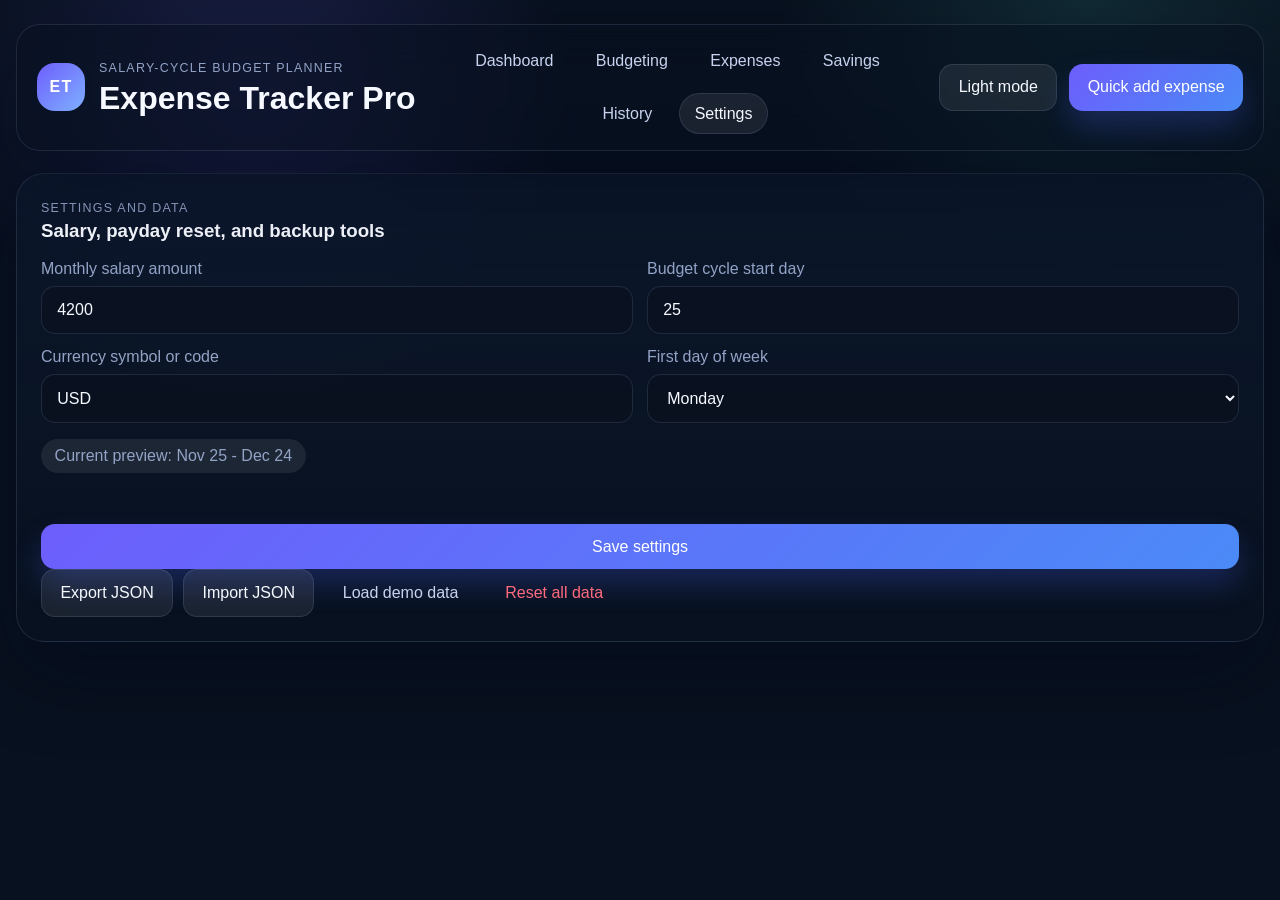
==== settings.html @ 800d9503 "initial commit" ====
<!doctype html>
<html lang="en">
  <head>
    <meta charset="UTF-8" />
    <meta name="viewport" content="width=device-width, initial-scale=1.0" />
    <meta
      name="description"
      content="A polished salary-cycle expense tracker built with vanilla JavaScript, HTML, CSS, and localStorage."
    />
    <title>Expense Tracker Pro - Settings</title>
    <link rel="stylesheet" href="./assets/css/styles.css" />
    <script src="./assets/js/cycle.js" defer></script>
    <script src="./assets/js/defaults.js" defer></script>
    <script src="./assets/js/storage.js" defer></script>
    <script src="./assets/js/validation.js" defer></script>
    <script src="./assets/js/logic.js" defer></script>
    <script src="./assets/js/ui.js" defer></script>
    <script src="./assets/js/charts.js" defer></script>
    <script src="./assets/js/app.js" defer></script>
  </head>
  <body data-page="settings">
    <div id="app"></div>
    <div id="modal-root"></div>
    <div id="toast-root" aria-live="polite" aria-atomic="true"></div>
  </body>
</html>
---- assets/css/styles.css ----
:root {
  color-scheme: dark;
  --bg: #08111f;
  --bg-elevated: rgba(12, 24, 44, 0.84);
  --bg-soft: rgba(21, 35, 60, 0.78);
  --panel-border: rgba(190, 214, 255, 0.12);
  --panel-shadow: 0 30px 80px rgba(2, 8, 23, 0.42);
  --text-main: #f6f9ff;
  --text-muted: #93a3c6;
  --text-soft: #c7d3ef;
  --accent: #6d5efc;
  --accent-2: #4de2c5;
  --accent-3: #ffb454;
  --danger: #ff6b7d;
  --success: #45d49a;
  --warning: #ffb347;
  --input-bg: rgba(10, 17, 31, 0.7);
  --chip-bg: rgba(255, 255, 255, 0.08);
  --hero-glow: radial-gradient(circle at top left, rgba(109, 94, 252, 0.36), transparent 35%),
    radial-gradient(circle at top right, rgba(77, 226, 197, 0.2), transparent 32%),
    linear-gradient(135deg, rgba(13, 24, 47, 0.96), rgba(7, 14, 28, 0.84));
}

:root[data-theme="light"] {
  color-scheme: light;
  --bg: #edf3fb;
  --bg-elevated: rgba(255, 255, 255, 0.92);
  --bg-soft: rgba(255, 255, 255, 0.72);
  --panel-border: rgba(52, 84, 133, 0.13);
  --panel-shadow: 0 24px 60px rgba(55, 84, 170, 0.12);
  --text-main: #13203c;
  --text-muted: #607091;
  --text-soft: #334363;
  --accent: #5f55f3;
  --accent-2: #0aa98c;
  --accent-3: #f09f2d;
  --danger: #dc4f63;
  --success: #178f60;
  --warning: #e38a17;
  --input-bg: rgba(245, 248, 253, 0.92);
  --chip-bg: rgba(19, 32, 60, 0.06);
  --hero-glow: radial-gradient(circle at top left, rgba(109, 94, 252, 0.22), transparent 34%),
    radial-gradient(circle at top right, rgba(77, 226, 197, 0.18), transparent 30%),
    linear-gradient(135deg, rgba(255, 255, 255, 0.98), rgba(242, 246, 252, 0.94));
}

* {
  box-sizing: border-box;
}

html {
  scroll-behavior: smooth;
}

body {
  margin: 0;
  min-height: 100vh;
  font-family: "Avenir Next", "Segoe UI", "Helvetica Neue", sans-serif;
  background:
    radial-gradient(circle at 20% 10%, rgba(109, 94, 252, 0.18), transparent 24%),
    radial-gradient(circle at 85% 0%, rgba(77, 226, 197, 0.12), transparent 22%),
    linear-gradient(180deg, rgba(8, 17, 31, 0.1), transparent 30%),
    var(--bg);
  color: var(--text-main);
}

a {
  color: inherit;
}

button,
input,
select {
  font: inherit;
}

button {
  border: 0;
  cursor: pointer;
}

input,
select {
  width: 100%;
  border: 1px solid var(--panel-border);
  border-radius: 14px;
  padding: 0.88rem 0.95rem;
  color: var(--text-main);
  background: var(--input-bg);
  outline: none;
  transition: border-color 160ms ease, transform 160ms ease, box-shadow 160ms ease;
}

input:focus,
select:focus {
  border-color: rgba(109, 94, 252, 0.56);
  box-shadow: 0 0 0 4px rgba(109, 94, 252, 0.12);
}

.shell {
  width: min(1400px, calc(100% - 32px));
  margin: 0 auto;
  padding: 24px 0 80px;
}

.topbar {
  position: sticky;
  top: 12px;
  z-index: 20;
  display: grid;
  grid-template-columns: auto 1fr auto;
  gap: 20px;
  align-items: center;
  padding: 16px 20px;
  margin-bottom: 22px;
  backdrop-filter: blur(22px);
  background: rgba(8, 17, 31, 0.58);
  border: 1px solid var(--panel-border);
  border-radius: 24px;
  box-shadow: var(--panel-shadow);
}

:root[data-theme="light"] .topbar {
  background: rgba(255, 255, 255, 0.7);
}

.brand-block {
  display: flex;
  align-items: center;
  gap: 14px;
}

.brand-mark {
  width: 48px;
  height: 48px;
  display: grid;
  place-items: center;
  border-radius: 18px;
  background: linear-gradient(135deg, var(--accent), #7fb0ff);
  color: #fff;
  font-family: "Trebuchet MS", "Avenir Next", sans-serif;
  font-weight: 700;
  letter-spacing: 0.08em;
}

.topbar h1,
.hero-card h2,
.panel-heading h3 {
  font-family: "Trebuchet MS", "Avenir Next", sans-serif;
  margin: 0;
}

.eyebrow {
  display: inline-flex;
  margin-bottom: 5px;
  font-size: 0.78rem;
  letter-spacing: 0.1em;
  text-transform: uppercase;
  color: var(--text-muted);
}

.jump-nav {
  display: flex;
  flex-wrap: wrap;
  justify-content: center;
  gap: 12px;
}

.jump-nav a {
  text-decoration: none;
  padding: 0.7rem 0.95rem;
  color: var(--text-soft);
  border-radius: 999px;
  background: transparent;
  transition: background 180ms ease, color 180ms ease, transform 180ms ease;
}

.jump-nav a:hover {
  background: var(--chip-bg);
  color: var(--text-main);
  transform: translateY(-1px);
}

.jump-nav a.active {
  background: var(--chip-bg);
  color: var(--text-main);
  box-shadow: inset 0 0 0 1px var(--panel-border);
}

.topbar-actions {
  display: flex;
  flex-wrap: wrap;
  gap: 12px;
  justify-content: flex-end;
}

.page-content {
  display: grid;
  gap: 22px;
}

.hero-card,
.panel-card,
.metric-card {
  position: relative;
  overflow: hidden;
  border-radius: 28px;
  border: 1px solid var(--panel-border);
  box-shadow: var(--panel-shadow);
}

.hero-card {
  display: grid;
  grid-template-columns: minmax(0, 1.6fr) minmax(280px, 0.9fr);
  gap: 24px;
  padding: 28px;
  background: var(--hero-glow);
}

.hero-copy p {
  max-width: 62ch;
  margin-bottom: 0;
  color: var(--text-soft);
  line-height: 1.75;
}

.hero-stats {
  display: grid;
  gap: 14px;
}

.hero-stats div {
  padding: 18px;
  border-radius: 22px;
  background: rgba(255, 255, 255, 0.06);
  border: 1px solid rgba(255, 255, 255, 0.08);
}

:root[data-theme="light"] .hero-stats div {
  background: rgba(255, 255, 255, 0.8);
  border-color: rgba(52, 84, 133, 0.08);
}

.hero-stats span,
.metric-label,
.metric-detail,
.panel-heading span:last-child,
.category-card span,
.goal-card span,
.history-row span,
label span,
.chart-empty-note,
.form-feedback,
.pill.subtle {
  color: var(--text-muted);
}

.hero-stats strong,
.metric-value,
.goal-amounts strong {
  display: block;
  margin-top: 0.2rem;
  font-size: 1.35rem;
}

.stats-grid {
  display: grid;
  grid-template-columns: repeat(4, minmax(0, 1fr));
  gap: 18px;
}

.metric-card {
  padding: 20px;
  background: linear-gradient(180deg, var(--bg-elevated), rgba(8, 17, 31, 0.7));
}

:root[data-theme="light"] .metric-card {
  background: linear-gradient(180deg, rgba(255, 255, 255, 0.96), rgba(247, 249, 252, 0.92));
}

.metric-card.success::after,
.metric-card.danger::after {
  content: "";
  position: absolute;
  inset: auto 16px 0 16px;
  height: 3px;
  border-radius: 999px;
}

.metric-card.success::after {
  background: linear-gradient(90deg, transparent, var(--success), transparent);
}

.metric-card.danger::after {
  background: linear-gradient(90deg, transparent, var(--danger), transparent);
}

.panel-grid {
  display: grid;
  gap: 20px;
}

.charts-grid {
  grid-template-columns: repeat(2, minmax(0, 1fr));
}

.two-column {
  grid-template-columns: repeat(2, minmax(0, 1fr));
}

.panel-card {
  padding: 24px;
  background: linear-gradient(180deg, var(--bg-elevated), rgba(8, 17, 31, 0.68));
}

:root[data-theme="light"] .panel-card {
  background: linear-gradient(180deg, rgba(255, 255, 255, 0.94), rgba(249, 250, 252, 0.92));
}

.panel-heading {
  display: flex;
  justify-content: space-between;
  align-items: flex-start;
  gap: 16px;
  margin-bottom: 18px;
}

canvas {
  width: 100% !important;
  height: 280px !important;
}

.primary-button,
.secondary-button,
.ghost-button,
.file-button,
.icon-button {
  display: inline-flex;
  align-items: center;
  justify-content: center;
  gap: 8px;
  min-height: 44px;
  padding: 0.85rem 1.15rem;
  border-radius: 14px;
  transition: transform 160ms ease, box-shadow 160ms ease, background 160ms ease, color 160ms ease;
}

.primary-button:hover,
.secondary-button:hover,
.ghost-button:hover,
.file-button:hover,
.icon-button:hover {
  transform: translateY(-1px);
}

.primary-button {
  color: #fff;
  background: linear-gradient(135deg, var(--accent), #4b8af7);
  box-shadow: 0 16px 30px rgba(76, 101, 255, 0.24);
}

.secondary-button,
.file-button {
  color: var(--text-main);
  background: rgba(255, 255, 255, 0.08);
  border: 1px solid var(--panel-border);
}

:root[data-theme="light"] .secondary-button,
:root[data-theme="light"] .file-button {
  background: rgba(245, 248, 253, 0.94);
}

.ghost-button,
.icon-button {
  color: var(--text-soft);
  background: transparent;
}

.ghost-button.danger {
  color: var(--danger);
}

.full-width {
  width: 100%;
}

.pill {
  display: inline-flex;
  align-items: center;
  padding: 0.5rem 0.85rem;
  border-radius: 999px;
  background: rgba(255, 255, 255, 0.1);
  color: var(--text-main);
}

.pill.subtle {
  background: var(--chip-bg);
}

.stack-form,
.compact-form {
  display: grid;
  gap: 16px;
}

.form-grid {
  display: grid;
  gap: 14px;
  grid-template-columns: repeat(2, minmax(0, 1fr));
}

.form-grid.triple {
  grid-template-columns: 1.3fr 0.7fr 0.8fr;
}

.form-grid.dual {
  grid-template-columns: repeat(2, minmax(0, 1fr));
}

.full-span {
  grid-column: 1 / -1;
}

label {
  display: grid;
  gap: 8px;
}

.budget-preview {
  display: grid;
  grid-template-columns: repeat(2, minmax(0, 1fr));
  gap: 14px;
  padding: 16px;
  border-radius: 18px;
  background: rgba(255, 255, 255, 0.04);
}

.budget-preview strong.negative {
  color: var(--danger);
}

.allocation-list,
.goal-grid,
.history-list,
.category-grid {
  display: grid;
  gap: 12px;
}

.allocation-row,
.history-row,
.goal-card,
.category-card {
  border-radius: 20px;
  border: 1px solid var(--panel-border);
  background: rgba(255, 255, 255, 0.04);
}

:root[data-theme="light"] .allocation-row,
:root[data-theme="light"] .history-row,
:root[data-theme="light"] .goal-card,
:root[data-theme="light"] .category-card {
  background: rgba(245, 248, 253, 0.8);
}

.allocation-row {
  padding: 16px;
  display: grid;
  gap: 12px;
}

.allocation-main {
  display: grid;
  grid-template-columns: minmax(0, 1fr) 130px;
  gap: 16px;
  align-items: center;
}

.allocation-label,
.category-title-wrap,
.table-category {
  display: flex;
  align-items: center;
  gap: 12px;
}

.category-badge {
  width: 42px;
  height: 42px;
  display: grid;
  place-items: center;
  border-radius: 14px;
  background: color-mix(in srgb, var(--badge-color, var(--accent)) 20%, transparent);
  border: 1px solid color-mix(in srgb, var(--badge-color, var(--accent)) 55%, transparent);
  font-size: 1.1rem;
}

.progress-track {
  width: 100%;
  height: 10px;
  overflow: hidden;
  border-radius: 999px;
  background: rgba(255, 255, 255, 0.08);
}

.progress-fill {
  display: block;
  height: 100%;
  border-radius: inherit;
  background: linear-gradient(90deg, var(--accent), var(--accent-2));
}

.progress-track.near .progress-fill {
  background: linear-gradient(90deg, var(--accent-3), #ffd977);
}

.progress-track.over .progress-fill {
  background: linear-gradient(90deg, var(--danger), #ffa0ae);
}

.progress-track.savings .progress-fill {
  background: linear-gradient(90deg, var(--success), var(--accent-2));
}

.inline-actions,
.category-actions,
.table-actions,
.data-tools {
  display: flex;
  flex-wrap: wrap;
  gap: 10px;
}

.category-card,
.goal-card {
  padding: 18px;
}

.category-card-header,
.goal-header {
  display: flex;
  justify-content: space-between;
  align-items: flex-start;
  gap: 16px;
  margin-bottom: 16px;
}

.category-money-row,
.goal-footer,
.category-footer {
  display: flex;
  justify-content: space-between;
  gap: 14px;
  margin-top: 12px;
}

.category-card.over {
  border-color: rgba(255, 107, 125, 0.35);
}

.category-card.near {
  border-color: rgba(255, 180, 84, 0.3);
}

.filter-toolbar {
  display: grid;
  grid-template-columns: repeat(6, minmax(0, 1fr));
  gap: 12px;
  margin-bottom: 18px;
}

.search-field {
  grid-column: span 2;
}

.table-wrap {
  overflow-x: auto;
}

.expenses-table {
  width: 100%;
  border-collapse: collapse;
  min-width: 840px;
}

.expenses-table th,
.expenses-table td {
  padding: 16px 12px;
  text-align: left;
  border-bottom: 1px solid rgba(147, 163, 198, 0.12);
}

.expenses-table th {
  color: var(--text-muted);
  font-size: 0.88rem;
  font-weight: 700;
}

.amount-cell {
  font-weight: 700;
}

.history-row {
  padding: 8px;
  display: grid;
  grid-template-columns: minmax(0, 1fr) auto;
  align-items: center;
  gap: 12px;
}

.history-row.active {
  border-color: rgba(109, 94, 252, 0.38);
}

.history-main {
  padding: 10px 12px;
  text-align: left;
  color: inherit;
  background: transparent;
}

.history-money {
  display: grid;
  justify-items: end;
  gap: 4px;
  padding-right: 10px;
}

.empty-state {
  display: grid;
  place-items: center;
  gap: 8px;
  min-height: 220px;
  text-align: center;
  padding: 24px;
  border-radius: 24px;
  border: 1px dashed var(--panel-border);
  background: rgba(255, 255, 255, 0.03);
}

.empty-state.compact {
  min-height: 160px;
}

.settings-helper {
  display: flex;
}

.file-button {
  position: relative;
  overflow: hidden;
}

.file-button input {
  position: absolute;
  inset: 0;
  opacity: 0;
  cursor: pointer;
}

.form-feedback {
  min-height: 1.2rem;
  margin: 0;
  font-size: 0.92rem;
}

.form-feedback.error {
  color: var(--danger);
}

.form-feedback.success {
  color: var(--success);
}

.chart-empty-note {
  margin: 12px 0 0;
}

.modal-backdrop {
  position: fixed;
  inset: 0;
  z-index: 50;
  display: grid;
  place-items: center;
  padding: 18px;
  background: rgba(5, 10, 20, 0.68);
  backdrop-filter: blur(14px);
}

.modal-shell {
  width: min(720px, 100%);
}

.modal-card {
  padding: 22px;
  border-radius: 30px;
  border: 1px solid var(--panel-border);
  background: linear-gradient(180deg, var(--bg-elevated), rgba(8, 17, 31, 0.86));
  box-shadow: var(--panel-shadow);
}

:root[data-theme="light"] .modal-card {
  background: linear-gradient(180deg, rgba(255, 255, 255, 0.96), rgba(248, 250, 252, 0.94));
}

.modal-header {
  display: flex;
  justify-content: space-between;
  align-items: center;
  gap: 14px;
  margin-bottom: 18px;
}

.toast {
  position: fixed;
  right: 18px;
  bottom: 18px;
  z-index: 60;
  display: grid;
  gap: 4px;
  min-width: 260px;
  max-width: 360px;
  padding: 16px 18px;
  border-radius: 18px;
  background: rgba(10, 18, 34, 0.92);
  border: 1px solid var(--panel-border);
  box-shadow: var(--panel-shadow);
  animation: toast-in 220ms ease-out;
}

:root[data-theme="light"] .toast {
  background: rgba(255, 255, 255, 0.96);
}

.toast.success {
  border-color: rgba(69, 212, 154, 0.35);
}

.toast.error {
  border-color: rgba(255, 107, 125, 0.35);
}

.sr-only {
  position: absolute;
  width: 1px;
  height: 1px;
  padding: 0;
  margin: -1px;
  overflow: hidden;
  clip: rect(0, 0, 0, 0);
  white-space: nowrap;
  border: 0;
}

@keyframes toast-in {
  from {
    opacity: 0;
    transform: translateY(12px);
  }
  to {
    opacity: 1;
    transform: translateY(0);
  }
}

@media (max-width: 1160px) {
  .stats-grid,
  .charts-grid,
  .two-column {
    grid-template-columns: repeat(2, minmax(0, 1fr));
  }

  .filter-toolbar {
    grid-template-columns: repeat(3, minmax(0, 1fr));
  }

  .search-field {
    grid-column: span 3;
  }

  .topbar {
    grid-template-columns: 1fr;
  }

  .jump-nav,
  .topbar-actions {
    justify-content: flex-start;
  }
}

@media (max-width: 820px) {
  .shell {
    width: min(100% - 18px, 100%);
    padding-top: 16px;
  }

  .hero-card,
  .stats-grid,
  .charts-grid,
  .two-column,
  .form-grid,
  .form-grid.triple,
  .form-grid.dual,
  .filter-toolbar,
  .budget-preview {
    grid-template-columns: 1fr;
  }

  .hero-card {
    padding: 22px;
  }

  .allocation-main {
    grid-template-columns: 1fr;
  }

  .category-card-header,
  .goal-header,
  .panel-heading,
  .history-row,
  .category-footer,
  .goal-footer {
    grid-template-columns: 1fr;
    display: grid;
  }

  .search-field {
    grid-column: auto;
  }

  .topbar {
    top: 8px;
    padding: 14px;
    border-radius: 20px;
  }

  .hero-copy p {
    line-height: 1.6;
  }
}
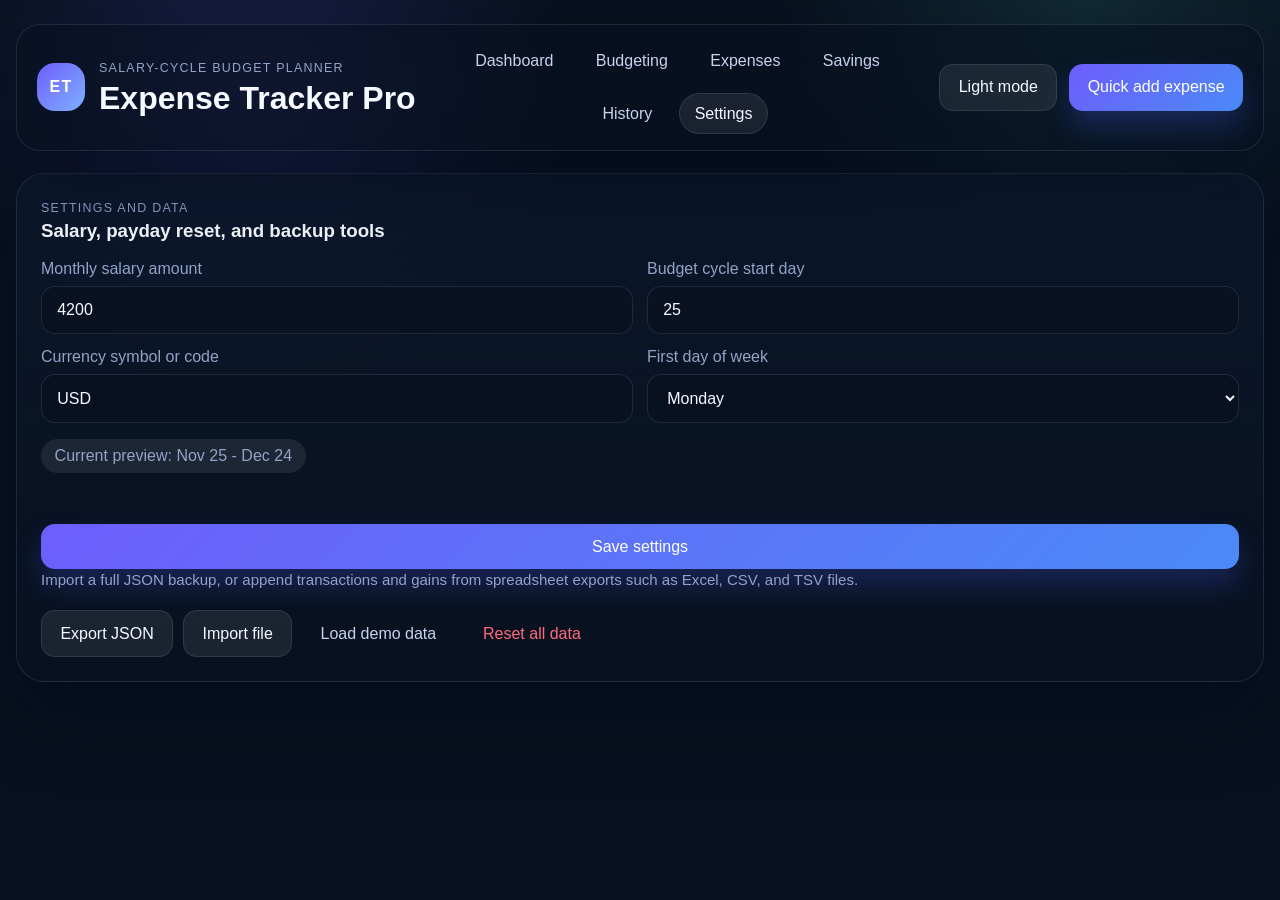
==== commit 2b3e35f3: "Added excel import functionality + fixed gain not being able to be bugetted" ====
--- a/settings.html
+++ b/settings.html
@@ -11,6 +11,7 @@
     <link rel="stylesheet" href="./assets/css/styles.css" />
     <script src="./assets/js/cycle.js" defer></script>
     <script src="./assets/js/defaults.js" defer></script>
+    <script src="./assets/js/vendor/xlsx.full.min.js" defer></script>
     <script src="./assets/js/storage.js" defer></script>
     <script src="./assets/js/validation.js" defer></script>
     <script src="./assets/js/logic.js" defer></script>
--- a/assets/css/styles.css
+++ b/assets/css/styles.css
@@ -485,6 +485,11 @@
   gap: 12px;
 }
 
+.table-category-stack {
+  display: grid;
+  gap: 8px;
+}
+
 .category-badge {
   width: 42px;
   height: 42px;
@@ -565,9 +570,21 @@
 
 .filter-toolbar {
   display: grid;
-  grid-template-columns: repeat(6, minmax(0, 1fr));
+  grid-template-columns: repeat(7, minmax(0, 1fr));
   gap: 12px;
   margin-bottom: 18px;
+}
+
+.filter-note,
+.section-note {
+  margin: 0 0 18px;
+  color: var(--text-muted);
+  font-size: 0.94rem;
+  line-height: 1.5;
+}
+
+.section-note strong {
+  color: var(--text-soft);
 }
 
 .search-field {
@@ -599,6 +616,33 @@
 
 .amount-cell {
   font-weight: 700;
+}
+
+.amount-cell.positive {
+  color: var(--success);
+}
+
+.transaction-tag {
+  display: inline-flex;
+  align-items: center;
+  width: fit-content;
+  padding: 0.28rem 0.62rem;
+  border-radius: 999px;
+  font-size: 0.78rem;
+  font-weight: 700;
+  letter-spacing: 0.02em;
+  background: rgba(255, 255, 255, 0.08);
+  color: var(--text-soft);
+}
+
+.transaction-tag.gain {
+  background: rgba(69, 212, 154, 0.14);
+  color: var(--success);
+}
+
+.transaction-tag.neutral {
+  background: rgba(255, 255, 255, 0.08);
+  color: var(--text-muted);
 }
 
 .history-row {
@@ -671,6 +715,14 @@
 
 .form-feedback.success {
   color: var(--success);
+}
+
+.modal-helper {
+  padding: 14px 16px;
+  border-radius: 16px;
+  border: 1px solid rgba(69, 212, 154, 0.22);
+  background: rgba(69, 212, 154, 0.08);
+  color: var(--text-soft);
 }
 
 .chart-empty-note {
@@ -772,11 +824,11 @@
   }
 
   .filter-toolbar {
-    grid-template-columns: repeat(3, minmax(0, 1fr));
+    grid-template-columns: repeat(4, minmax(0, 1fr));
   }
 
   .search-field {
-    grid-column: span 3;
+    grid-column: span 2;
   }
 
   .topbar {
